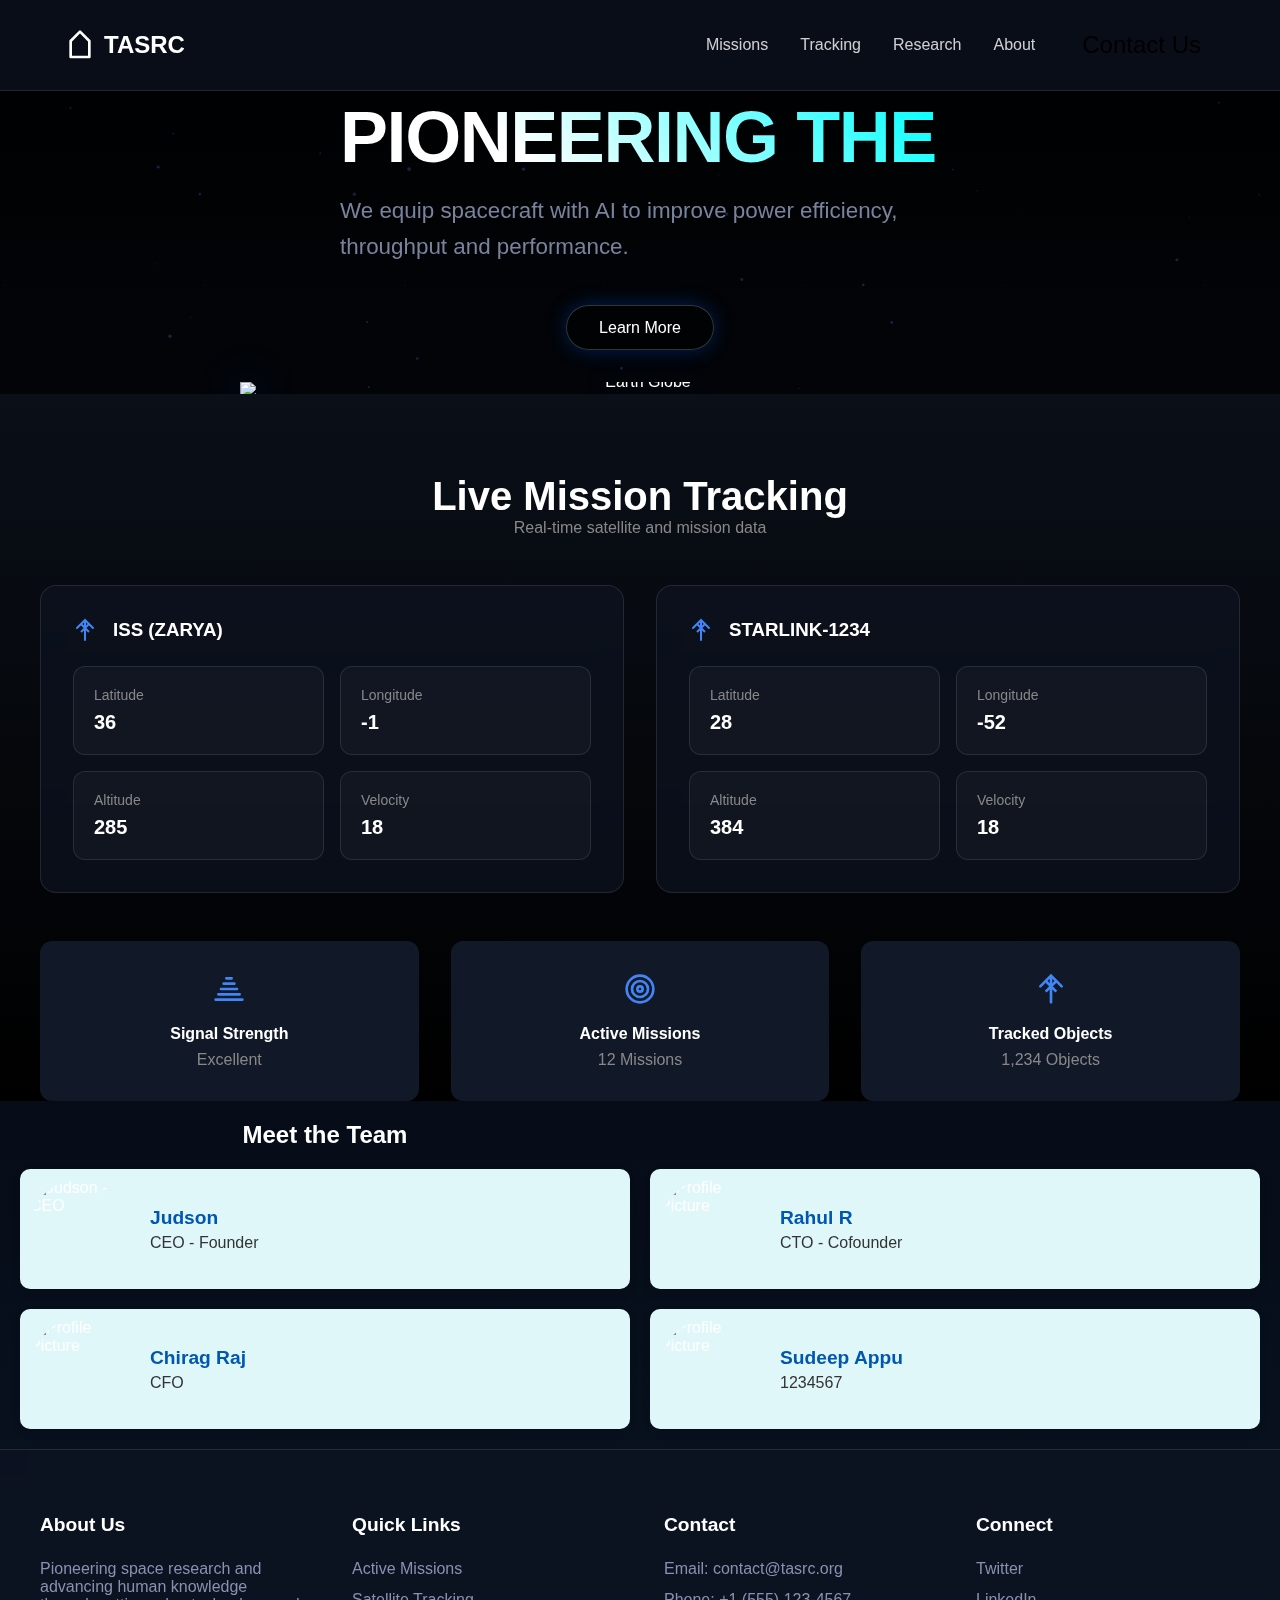
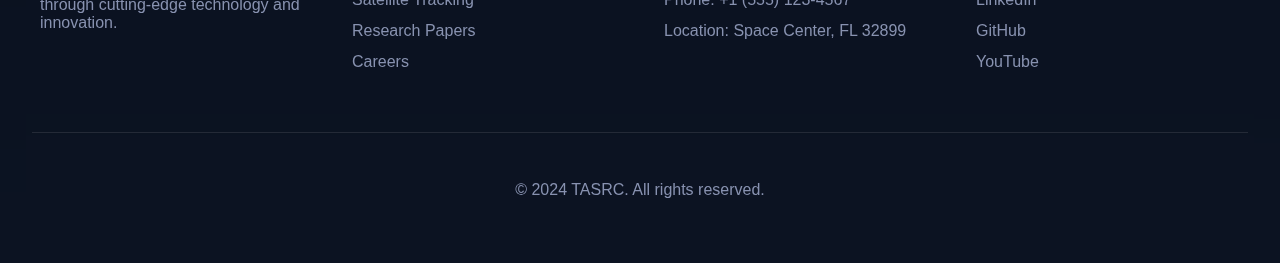
==== index.html @ dd8718fd "Add files via upload" ====
<!DOCTYPE html>
<html lang="en">
<head>
    <meta charset="UTF-8">
    <meta name="viewport" content="width=device-width, initial-scale=1.0">
    <title>TASRC - Space Research</title>
    <link href="https://cdnjs.cloudflare.com/ajax/libs/font-awesome/5.10.0/css/all.min.css" rel="stylesheet">
    <link rel="stylesheet" href="styles.css">
    <link rel="preconnect" href="https://fonts.googleapis.com">
    <link rel="preconnect" href="https://fonts.gstatic.com" crossorigin>
    <link href="https://fonts.googleapis.com/css2?family=Playwrite+HR+Lijeva:wght@100..400&family=Ubuntu:ital,wght@0,300;0,400;0,500;0,700;1,300;1,400;1,500;1,700&display=swap" rel="stylesheet">
</head>
<body>
    <nav class="navbar">
        <div class="logo">
            <img src="rocket-icon.svg" alt="TASRC Logo">
            <span>TASRC</span>
        </div>
        <button class="mobile-menu-btn" aria-label="Toggle menu">
            <span></span>
            <span></span>
            <span></span>
        </button>
        <div class="nav-links">
            <a href="#missions">Missions</a>
            <a href="#tracking">Tracking</a>
            <a href="#research">Research</a>
            <a href="#about">About</a>
            <button class="contact-btn">Contact Us</button>
        </div>
    </nav>

    <main class="hero">
        <div class="hero-content">
            <br>
            <h1>Pioneering Space<br>One Neuron<br>at a Time</h1>
            <p class="subtitle">We equip spacecraft with AI to improve power efficiency, throughput and performance.</p>
            <div class="cta-buttons">
                <button class="primary-btn">Learn More</button>
            </div>
        </div>
        <div class="hero-image">
            <img src="https://neurobus.space/assets/globe1.png" alt="Earth Globe" class="globe-image">
            <hr>
        </div>
    </main>
    <section class="tracking-section">
        <h2>Live Mission Tracking</h2>
        <p class="tracking-subtitle">Real-time satellite and mission data</p>
        
        <div class="tracking-grid">
            <div class="mission-card">
                <div class="mission-header">
                    <img src="satellite-icon.svg" alt="Satellite" class="satellite-icon">
                    <h3>ISS (ZARYA)</h3>
                </div>
                <div class="mission-stats">
                    <div class="stat-item">
                        <span class="stat-label">Latitude</span>
                        <span class="stat-value">51.6416°</span>
                    </div>
                    <div class="stat-item">
                        <span class="stat-label">Longitude</span>
                        <span class="stat-value">-0.1275°</span>
                    </div>
                    <div class="stat-item">
                        <span class="stat-label">Altitude</span>
                        <span class="stat-value">408 km</span>
                    </div>
                    <div class="stat-item">
                        <span class="stat-label">Velocity</span>
                        <span class="stat-value">27,600 km/h</span>
                    </div>
                </div>
            </div>

            <div class="mission-card">
                <div class="mission-header">
                    <img src="satellite-icon.svg" alt="Satellite" class="satellite-icon">
                    <h3>STARLINK-1234</h3>
                </div>
                <div class="mission-stats">
                    <div class="stat-item">
                        <span class="stat-label">Latitude</span>
                        <span class="stat-value">40.7128°</span>
                    </div>
                    <div class="stat-item">
                        <span class="stat-label">Longitude</span>
                        <span class="stat-value">-74.0060°</span>
                    </div>
                    <div class="stat-item">
                        <span class="stat-label">Altitude</span>
                        <span class="stat-value">550 km</span>
                    </div>
                    <div class="stat-item">
                        <span class="stat-label">Velocity</span>
                        <span class="stat-value">27,000 km/h</span>
                    </div>
                </div>
            </div>
        </div>

        <div class="tracking-metrics">
            <div class="metric-card">
                <img src="signal-icon.svg" alt="Signal" class="metric-icon">
                <h4>Signal Strength</h4>
                <p>Excellent</p>
            </div>
            <div class="metric-card">
                <img src="target-icon.svg" alt="Target" class="metric-icon">
                <h4>Active Missions</h4>
                <p>12 Missions</p>
            </div>
            <div class="metric-card">
                <img src="satellite-icon.svg" alt="Satellite" class="metric-icon">
                <h4>Tracked Objects</h4>
                <p>1,234 Objects</p>
            </div>
        </div>
    </section>

    <section class="profile-cards">
        <center><h2>Meet the Team</h2></center>
        <br>
        <div class="card">
            <img src="./team/judy.jpg" alt="Judson - CEO">
            <div class="card-content">
                <h3>Judson</h3>
                <p>CEO - Founder</p>
                <div class="contact-buttons">
                    <a href="#" class="contact-btn"><i class="fab fa-instagram"></i></a>
                    <a href="#" class="contact-btn"><i class="fas fa-envelope"></i></a>
                </div>
            </div>
        </div>
        <div class="card">
            <img src="team\picofme (2).png" alt="Profile Picture">
            <div class="card-content">
                <h3>Rahul R</h3>
                <p>CTO - Cofounder</p>
                <div class="contact-buttons">
                    <a href="https://www.instagram.com/im.rahul.u" target="_blank" class="contact-btn" style="color: black;"><i class="fab fa-instagram"></i></a>
                    <a href="#" class="contact-btn" style="color: black;"><i class="fas fa-envelope"></i></a>
                </div>
            </div>
        </div>
        <div class="card">
            <img src="https://via.placeholder.com/100" alt="Profile Picture">
            <div class="card-content">
                <h3>Chirag Raj</h3>
                <p>CFO</p>
                <div class="contact-buttons">
                    <a href="#" class="contact-btn"><i class="fab fa-instagram"></i></a>
                    <a href="#" class="contact-btn"><i class="fas fa-envelope"></i></a>
                </div>
            </div>
        </div>
        <div class="card">
            <img src="https://via.placeholder.com/100" alt="Profile Picture">
            <div class="card-content">
                <h3>Sudeep Appu</h3>
                <p>1234567</p>
                <div class="contact-buttons">
                    <a href="#" class="contact-btn"><i class="fab fa-instagram"></i></a>
                    <a href="#" class="contact-btn"><i class="fas fa-envelope"></i></a>
                </div>
            </div>
        </div>
    </section>

    <footer class="footer">
        <div class="footer-content">
            <div class="footer-section">
                <h4>About Us</h4>
                <p>Pioneering space research and advancing human knowledge through cutting-edge technology and innovation.</p>
            </div>
            <div class="footer-section">
                <h4>Quick Links</h4>
                <ul>
                    <li><a href="#missions">Active Missions</a></li>
                    <li><a href="#tracking">Satellite Tracking</a></li>
                    <li><a href="#research">Research Papers</a></li>
                    <li><a href="#careers">Careers</a></li>
                </ul>
            </div>
            <div class="footer-section">
                <h4>Contact</h4>
                <ul>
                    <li>Email: contact@tasrc.org</li>
                    <li>Phone: +1 (555) 123-4567</li>
                    <li>Location: Space Center, FL 32899</li>
                </ul>
            </div>
            <div class="footer-section">
                <h4>Connect</h4>
                <ul>
                    <li><a href="#">Twitter</a></li>
                    <li><a href="#">LinkedIn</a></li>
                    <li><a href="#">GitHub</a></li>
                    <li><a href="#">YouTube</a></li>
                </ul>
            </div>
        </div>
        <div class="footer-bottom">
            <p>&copy; 2024 TASRC. All rights reserved.</p>
        </div>
    </footer>

    <script src="app.js"></script>
</body>
</html>
---- styles.css ----
@keyframes float {
    0%, 100% { transform: translateY(0); }
    50% { transform: translateY(-10px); }
}

@keyframes pulse {
    0%, 100% { opacity: 0.5; }
    50% { opacity: 1; }
}

@keyframes fadeIn {
    from { opacity: 0; transform: translateY(20px); }
    to { opacity: 1; transform: translateY(0); }
}

@keyframes glow {
    0% { box-shadow: 0 0 5px var(--primary-blue); }
    50% { box-shadow: 0 0 20px var(--primary-blue); }
    100% { box-shadow: 0 0 5px var(--primary-blue); }
}

:root {
    --primary-blue: #0066ff;
    --accent-blue: #00ffff;
    --space-black: #000000;
    --space-dark: #0a0f18;
    --text-light: #ffffff;
    --text-gray: #8892b0;
    --glass-bg: rgba(13, 19, 33, 0.7);
    --glass-border: rgba(255, 255, 255, 0.1);
}

* {
    margin: 0;
    padding: 0;
    box-sizing: border-box;
    font-family: 'Inter', -apple-system, BlinkMacSystemFont, sans-serif;
}

body {
    background-color: var(--space-black);
    color: var(--text-light);
    min-height: 100vh;
    background: linear-gradient(to bottom, #000000, #0a1527);
}

.navbar {
    background: var(--glass-bg);
    backdrop-filter: blur(10px);
    border-bottom: 1px solid var(--glass-border);
    padding: 1rem 4rem;
    position: fixed;
    width: 100%;
    z-index: 1000;
    display: flex;
    justify-content: space-between;
    align-items: center;
}

.logo {
    display: flex;
    align-items: center;
    gap: 0.5rem;
}

.logo img {
    height: 2rem;
}

.logo span {
    font-weight: bold;
    font-size: 1.5rem;
}

.nav-links {
    display: flex;
    gap: 2rem;
    align-items: center;
}

.nav-links a {
    color: var(--text-light);
    text-decoration: none;
    position: relative;
    opacity: 0.8;
    transition: opacity 0.3s;
}

.nav-links a:hover {
    opacity: 1;
}

.nav-links a::after {
    content: '';
    position: absolute;
    width: 0;
    height: 2px;
    bottom: -4px;
    left: 0;
    background: var(--accent-blue);
    transition: width 0.3s;
}

.nav-links a:hover::after {
    width: 100%;
}

.contact-btn {
    background-color: transparent;
    border: none;
    color: black;
    font-size: 1.5em;
    margin: 5px;
    padding: 10px;
    border-radius: 50%;
    transition: color 0.3s ease, transform 0.3s ease;
}

.contact-btn:hover {
    color: #0073e6;
    transform: scale(1.1);
}

.contact-btn.instagram {
    background: radial-gradient(circle at 30% 107%, #fdf497 0%, #fdf497 5%, #fd5949 45%, #d6249f 60%, #285AEB 90%);
    color: white;
}

.contact-btn.email {
    background-color: #0073e6;
    color: white;
}

.hero {
    padding-top: 80px;
    display: flex;
    flex-direction: column;
    align-items: center;
    position: relative;
    text-align: center;
    overflow: visible;
    margin: 0;
    min-height: auto;
}

.hero::before {
    content: '';
    position: absolute;
    width: 100%;
    height: 100%;
    background: url('[data-uri]');
    opacity: 0.3;
}

.hero-content {
    max-width: 800px;
    z-index: 2;
    margin-bottom: 0;
    padding: 0 2rem;
    text-align: left;
    color: #2c3e50;
}

.hero-content h1 {
    font-size: 4.5rem;
    font-weight: 900;
    line-height: 1.1;
    letter-spacing: -0.02em;
    text-align: left;
    margin-bottom: 1rem;
    background: linear-gradient(45deg, #ffffff 30%, var(--accent-blue));
    -webkit-background-clip: text;
    -webkit-text-fill-color: transparent;
    text-transform: uppercase;
}

.hero-content .subtitle {
    font-size: 1.4rem;
    line-height: 1.6;
    color: var(--text-gray);
    margin-bottom: 2.5rem;
    max-width: 600px;
    text-align: left;
}

.hero-image {
    position: relative;
    width: 100%;
    max-width: 800px;
    margin: 0;
    padding: 0;
    display: flex;
    flex-direction: column;
    align-items: center;
    line-height: 0;
}

.globe-image {
    width: 100%;
    height: auto;
    object-fit: contain;
    display: block;
    margin: 0;
    padding: 0;
    line-height: 0;
    animation: float 6s ease-in-out infinite;
    filter: drop-shadow(0 0 20px rgba(0, 102, 255, 0.3));
    vertical-align: bottom;
}

/* Mobile responsiveness */
@media (max-width: 768px) {
    .navbar {
        padding: 1rem;
    }

    .hero {
        padding-top: 60px;
        min-height: auto;
    }

    .hero-content {
        padding: 1rem;
        text-align: center;
    }

    .hero-content h1 {
        font-size: 2.8rem;
        text-align: center;
    }

    .hero-content .subtitle {
        font-size: 1.2rem;
        text-align: center;
    }

    .cta-buttons {
        justify-content: center;
    }

    .hero-image {
        width: 100%;
        max-width: 100%;
        margin: 0;
        padding: 0;
    }

    .globe-image {
        width: 100%;
        height: auto;
        margin: 0;
        padding: 0;
    }

    .tracking-section {
        margin-top: 0;
        padding: 0;
    }

    .tracking-section h2 {
        font-size: 2rem;
        padding-top: 2rem;
        margin-top: 0;
    }

    .tracking-grid {
        padding: 1rem;
        gap: 1rem;
    }

    .mission-card {
        margin: 0 1rem;
    }

    .tracking-metrics {
        padding: 1rem;
        gap: 1rem;
    }

    .metric-card {
        margin: 0 1rem;
    }

    /* Mobile menu styles */
    .nav-links {
        display: none;
        position: absolute;
        top: 100%;
        left: 0;
        right: 0;
        background: var(--glass-bg);
        backdrop-filter: blur(10px);
        flex-direction: column;
        padding: 1rem;
        gap: 1rem;
    }

    .nav-links.active {
        display: flex;
    }

    .mobile-menu-btn {
        display: block;
    }

    /* Ensure the line stays with the globe */
    .hero-image hr {
        margin: 0;
        width: 100%;
    }
}

/* Add these styles for better mobile performance */
@media (max-width: 480px) {
    .hero-content h1 {
        font-size: 2rem;
    }

    .subtitle {
        font-size: 1rem;
        margin-bottom: 2rem;
    }

    .tracking-section h2 {
        font-size: 1.8rem;
    }

    .mission-stats {
        grid-template-columns: 1fr;
    }
}

/* Button styles */
.cta-buttons {
    display: flex;
    justify-content: center;
    margin: 2rem 0;
}

.primary-btn {
    padding: 0.8rem 2rem;
    border-radius: 25px;
    font-weight: 500;
    font-size: 1rem;
    cursor: pointer;
    background: rgba(0, 0, 0, 0.5);
    color: white;
    border: 1px solid rgba(255, 255, 255, 0.2);
    transition: all 0.3s ease;
    box-shadow: 0 0 20px rgba(0, 102, 255, 0.3);
    backdrop-filter: blur(5px);
}

.primary-btn:hover {
    background: rgba(0, 102, 255, 0.2);
    box-shadow: 0 0 30px rgba(0, 102, 255, 0.5);
    border-color: rgba(0, 102, 255, 0.3);
}

.highlight {
    color: var(--primary-blue);
    text-shadow: 0 0 20px rgba(0, 102, 255, 0.4);
}

.subtitle {
    font-size: 1.25rem;
    margin-bottom: 3rem;
    max-width: 600px;
    opacity: 0.9;
}

.tracking-section {
    margin-top: -4px;
    padding: 0;
    position: relative;
    overflow: hidden;
    background: linear-gradient(to bottom, var(--space-dark), var(--space-black));
}

.tracking-section::before {
    display: none;
}

.tracking-section h2 {
    text-align: center;
    font-size: 2.5rem;
    margin-top: 3rem;
    padding-top: 2rem;
}

.tracking-subtitle {
    text-align: center;
    color: #888;
    margin-bottom: 3rem;
}

.tracking-grid {
    display: grid;
    grid-template-columns: repeat(auto-fit, minmax(300px, 1fr));
    gap: 2rem;
    max-width: 1200px;
    margin: 0 auto 3rem;
}

.mission-card {
    background: var(--glass-bg);
    backdrop-filter: blur(10px);
    border: 1px solid var(--glass-border);
    border-radius: 16px;
    padding: 2rem;
    transition: all 0.3s ease;
    position: relative;
}

.mission-card:hover {
    transform: translateY(-5px);
    box-shadow: 0 0 30px rgba(0, 102, 255, 0.2);
}

.mission-header {
    display: flex;
    align-items: center;
    gap: 1rem;
    margin-bottom: 1.5rem;
}

.satellite-icon {
    width: 24px;
    height: 24px;
    fill: var(--primary-blue);
    animation: float 4s ease-in-out infinite;
}

.mission-stats {
    display: grid;
    grid-template-columns: 1fr 1fr;
    gap: 1rem;
}

.stat-item {
    background: rgba(255, 255, 255, 0.03);
    border: 1px solid var(--glass-border);
    border-radius: 12px;
    padding: 1.25rem;
    transition: all 0.3s ease;
}

.stat-item:hover {
    background-color: #2a3441;
    transform: scale(1.05);
}

.stat-label {
    display: block;
    color: #888;
    font-size: 0.875rem;
    margin-bottom: 0.5rem;
}

.stat-value {
    font-size: 1.25rem;
    font-weight: bold;
    transition: color 0.3s ease;
}

.stat-item:hover .stat-value {
    color: var(--primary-blue);
}

.tracking-metrics {
    display: grid;
    grid-template-columns: repeat(auto-fit, minmax(200px, 1fr));
    gap: 2rem;
    max-width: 1200px;
    margin: 0 auto;
}

.metric-card {
    background-color: #111827;
    border-radius: 12px;
    padding: 2rem;
    text-align: center;
    animation: fadeIn 0.5s ease-out;
    transition: transform 0.3s ease;
}

.metric-card:hover {
    transform: translateY(-5px);
}

.metric-icon {
    width: 32px;
    height: 32px;
    margin-bottom: 1rem;
    fill: var(--primary-blue);
    animation: float 3s ease-in-out infinite;
}

.metric-card h4 {
    margin-bottom: 0.5rem;
}

.metric-card p {
    color: #888;
}

@media (max-width: 768px) {
    .tracking-grid {
        grid-template-columns: 1fr;
    }
    
    .tracking-metrics {
        grid-template-columns: 1fr;
    }
}

/* Add these styles for the divider line and footer */
.earth-divider {
    width: 100%;
    height: 2px;
    background: linear-gradient(90deg, 
        transparent, 
        rgba(0, 102, 255, 0.2), 
        var(--accent-blue),
        rgba(0, 102, 255, 0.2), 
        transparent
    );
    position: relative;
    margin: 2rem 0;
    z-index: 2;
}

.earth-divider::after {
    content: '';
    position: absolute;
    top: 50%;
    left: 50%;
    transform: translate(-50%, -50%);
    width: 10px;
    height: 10px;
    background: var(--accent-blue);
    border-radius: 50%;
    box-shadow: 0 0 15px var(--accent-blue);
}

.footer {
    background: var(--glass-bg);
    backdrop-filter: blur(10px);
    border-top: 1px solid var(--glass-border);
    padding: 4rem 2rem;
    margin-top: auto;
}

.footer-content {
    max-width: 1200px;
    margin: 0 auto;
    display: grid;
    grid-template-columns: repeat(auto-fit, minmax(250px, 1fr));
    gap: 3rem;
}

.footer-section {
    color: var(--text-gray);
}

.footer-section h4 {
    color: var(--text-light);
    margin-bottom: 1.5rem;
    font-size: 1.2rem;
}

.footer-section ul {
    list-style: none;
}

.footer-section ul li {
    margin-bottom: 0.8rem;
}

.footer-section ul li a {
    color: var(--text-gray);
    text-decoration: none;
    transition: color 0.3s ease;
}

.footer-section ul li a:hover {
    color: var(--accent-blue);
}

.footer-bottom {
    text-align: center;
    padding-top: 3rem;
    margin-top: 3rem;
    border-top: 1px solid var(--glass-border);
    color: var(--text-gray);
}

/* Add responsive menu for mobile */
@media (max-width: 768px) {
    .navbar {
        padding: 1rem;
    }

    .nav-links {
        display: none;
        position: absolute;
        top: 100%;
        left: 0;
        right: 0;
        background: var(--glass-bg);
        backdrop-filter: blur(10px);
        flex-direction: column;
        padding: 1rem;
    }

    .nav-links.active {
        display: flex;
    }

    .hero {
        padding-top: 60px;
    }
}

.mobile-menu-btn {
    display: none;
    background: none;
    border: none;
    cursor: pointer;
    padding: 0.5rem;
}

.mobile-menu-btn span {
    display: block;
    width: 25px;
    height: 2px;
    background-color: var(--text-light);
    margin: 5px 0;
    transition: 0.3s;
}

@media (max-width: 768px) {
    .mobile-menu-btn {
        display: block;
    }
}

/* Add these styles for the earth line */
#earthone hr {
    width: 100%;
    height: 2px;
    border: none;
    background: linear-gradient(90deg, 
        transparent, 
        rgba(0, 102, 255, 0.2), 
        var(--accent-blue),
        rgba(0, 102, 255, 0.2), 
        transparent
    );
    position: relative;
    margin: 2rem 0;
    animation: glowLine 2s infinite;
}

#earthone hr::after {
    content: '';
    position: absolute;
    top: 50%;
    left: 50%;
    transform: translate(-50%, -50%);
    width: 8px;
    height: 8px;
    background: var(--accent-blue);
    border-radius: 50%;
    box-shadow: 0 0 15px var(--accent-blue);
    animation: pulsePoint 2s infinite;
}

@keyframes glowLine {
    0%, 100% {
        box-shadow: 0 0 5px var(--accent-blue);
    }
    50% {
        box-shadow: 0 0 15px var(--accent-blue);
    }
}

@keyframes pulsePoint {
    0%, 100% {
        transform: translate(-50%, -50%) scale(1);
        opacity: 0.8;
    }
    50% {
        transform: translate(-50%, -50%) scale(1.5);
        opacity: 1;
    }
}

/* Add these styles for the hero-image hr */
.hero-image hr {
    width: 100%;
    height: 2px;
    border: none;
    padding: 0;
    margin: 0;
    display: block;
    background: linear-gradient(90deg, 
        transparent, 
        rgba(0, 102, 255, 0.2), 
        var(--accent-blue),
        rgba(0, 102, 255, 0.2), 
        transparent
    );
    position: relative;
    animation: glowLine 2s infinite;
    margin-bottom: -2px;
}

.hero-image hr::after {
    content: '';
    position: absolute;
    top: 50%;
    left: 50%;
    transform: translate(-50%, -50%);
    width: 8px;
    height: 8px;
    background: var(--accent-blue);
    border-radius: 50%;
    box-shadow: 0 0 15px var(--accent-blue);
    animation: pulsePoint 2s infinite;
}

@keyframes glowLine {
    0%, 100% {
        box-shadow: 0 0 5px var(--accent-blue);
    }
    50% {
        box-shadow: 0 0 15px var(--accent-blue);
    }
}

@keyframes pulsePoint {
    0%, 100% {
        transform: translate(-50%, -50%) scale(1);
        opacity: 0.8;
    }
    50% {
        transform: translate(-50%, -50%) scale(1.5);
        opacity: 1;
    }
}

/* Update mobile styles */
@media (max-width: 768px) {
    .cta-buttons {
        justify-content: center;
    }
    
    .primary-btn {
        width: auto;
        min-width: 200px;
    }
}

/* Team Section Styles */
.main {
    width: 100%;
    height: 100vh;
    display: flex;
    justify-content: center;
    align-items: center;
    background-color: #0c5db9;
}

.profile-card {
    position: relative;
    font-family: sans-serif;
    width: 220px;
    height: 220px;
    background: #fff;
    padding: 30px;
    border-radius: 50%;
    box-shadow: 0 0 22px #3336;
    transition: .6s;
    margin: 0 25px;
}

.profile-card:hover {
    border-radius: 10px;
    height: 260px;
}

.profile-card .img {
    position: relative;
    width: 100%;
    height: 100%;
    transition: .6s;
    z-index: 99;
}

.profile-card:hover .img {
    transform: translateY(-60px);
}

.img img {
    width: 100%;
    border-radius: 50%;
    box-shadow: 0 0 22px #3336;
    transition: .6s;
}

.profile-card:hover img {
    border-radius: 10px;
}

.caption {
    text-align: center;
    transform: translateY(-80px);
    opacity: 0;
    transition: .6s;
}

.profile-card:hover .caption {
    opacity: 1;
}

.caption h3 {
    font-size: 21px;
    font-family: sans-serif;
}

.caption p {
    font-size: 15px;
    color: #0c52a1;
    font-family: sans-serif;
    margin: 2px 0 9px 0;
}

.caption .social-links a {
    color: #333;
    margin-right: 15px;
    font-size: 21px;
    transition: .6s;
}

.social-links a:hover {
    color: #0c52a1;
}

.profile-cards {
    display: grid;
    grid-template-columns: repeat(2, 1fr);
    gap: 20px;
    padding: 20px;
    background-color: inherit;
    border-radius: 10px;
}

.card {
    display: flex;
    align-items: center;
    background-color: #e0f7fa;
    border-radius: 10px;
    box-shadow: 0 4px 8px rgba(0, 0, 0, 0.1);
    overflow: hidden;
    transition: transform 0.2s;
}

.card:hover {
    transform: translateY(-5px);
}

.card img {
    width: 100px;
    height: 100px;
    border-radius: 50%;
    margin: 10px;
}

.card-content {
    padding: 10px;
}

.card-content h3 {
    margin: 0;
    font-size: 1.2em;
    color: #0056b3;
}

.card-content p {
    margin: 5px 0 0;
    color: #333;
}

@media (max-width: 600px) {
    .profile-cards {
        grid-template-columns: 1fr;
    }
}

.contact-buttons {
    position: absolute;
    top: 10px;
    right: 10px;
    display: flex;
    gap: 5px;
}

@import url('https://fonts.googleapis.com/css2?family=Playfair+Display:wght@400;700&display=swap');
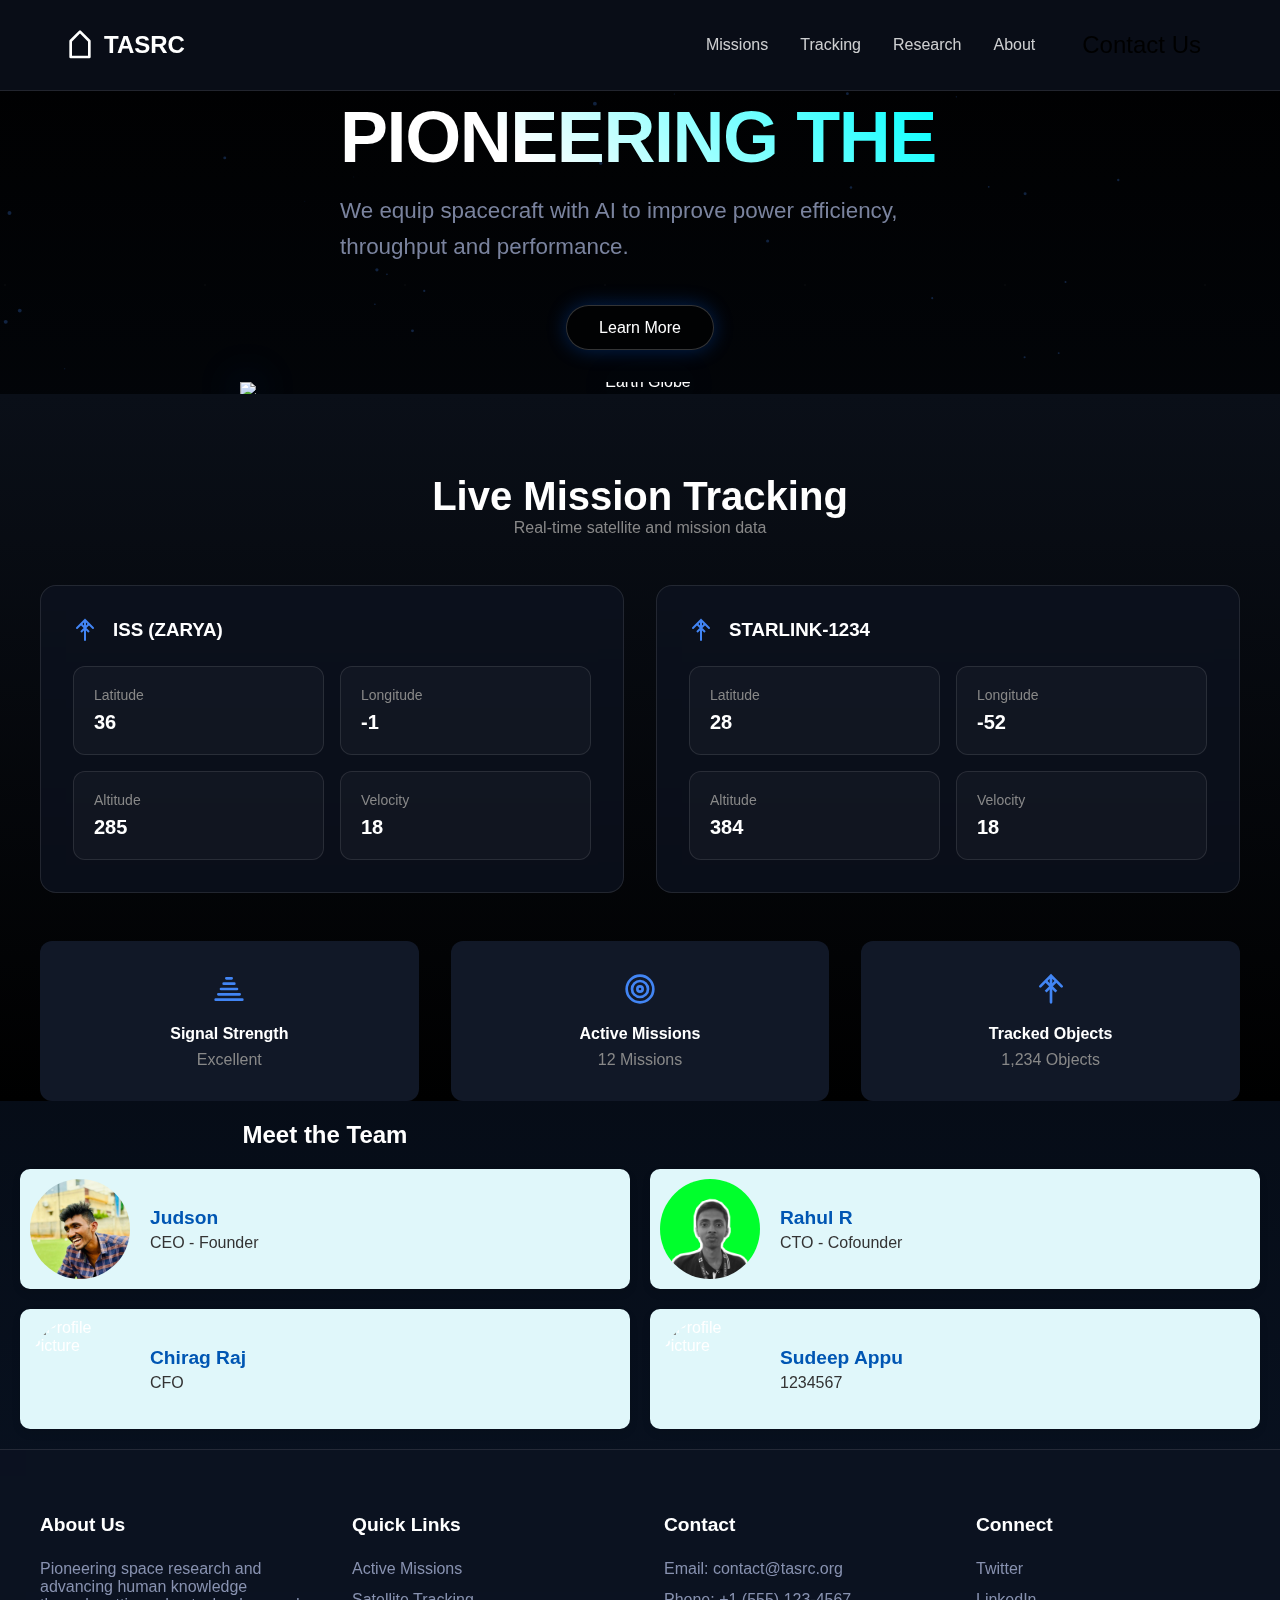
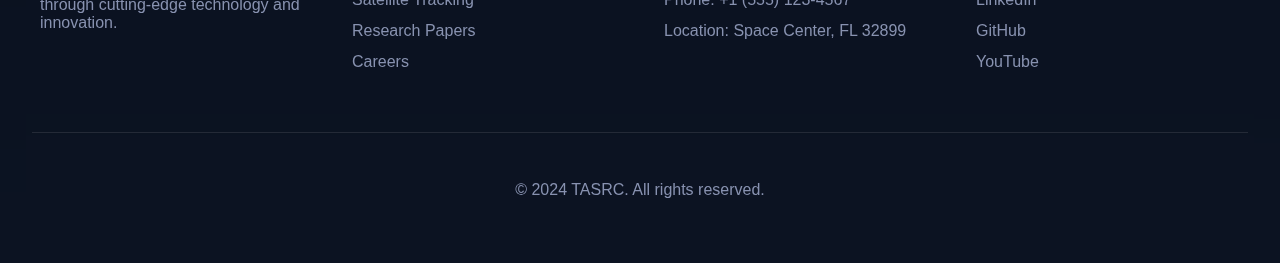
==== commit 576758b2: "Update index.html" ====
--- a/index.html
+++ b/index.html
@@ -123,7 +123,7 @@
         <center><h2>Meet the Team</h2></center>
         <br>
         <div class="card">
-            <img src="./team/judy.jpg" alt="Judson - CEO">
+            <img src="./judy.jpg" alt="Judson - CEO">
             <div class="card-content">
                 <h3>Judson</h3>
                 <p>CEO - Founder</p>
@@ -134,7 +134,7 @@
             </div>
         </div>
         <div class="card">
-            <img src="team\picofme (2).png" alt="Profile Picture">
+            <img src="picofme (2).png" alt="Profile Picture">
             <div class="card-content">
                 <h3>Rahul R</h3>
                 <p>CTO - Cofounder</p>
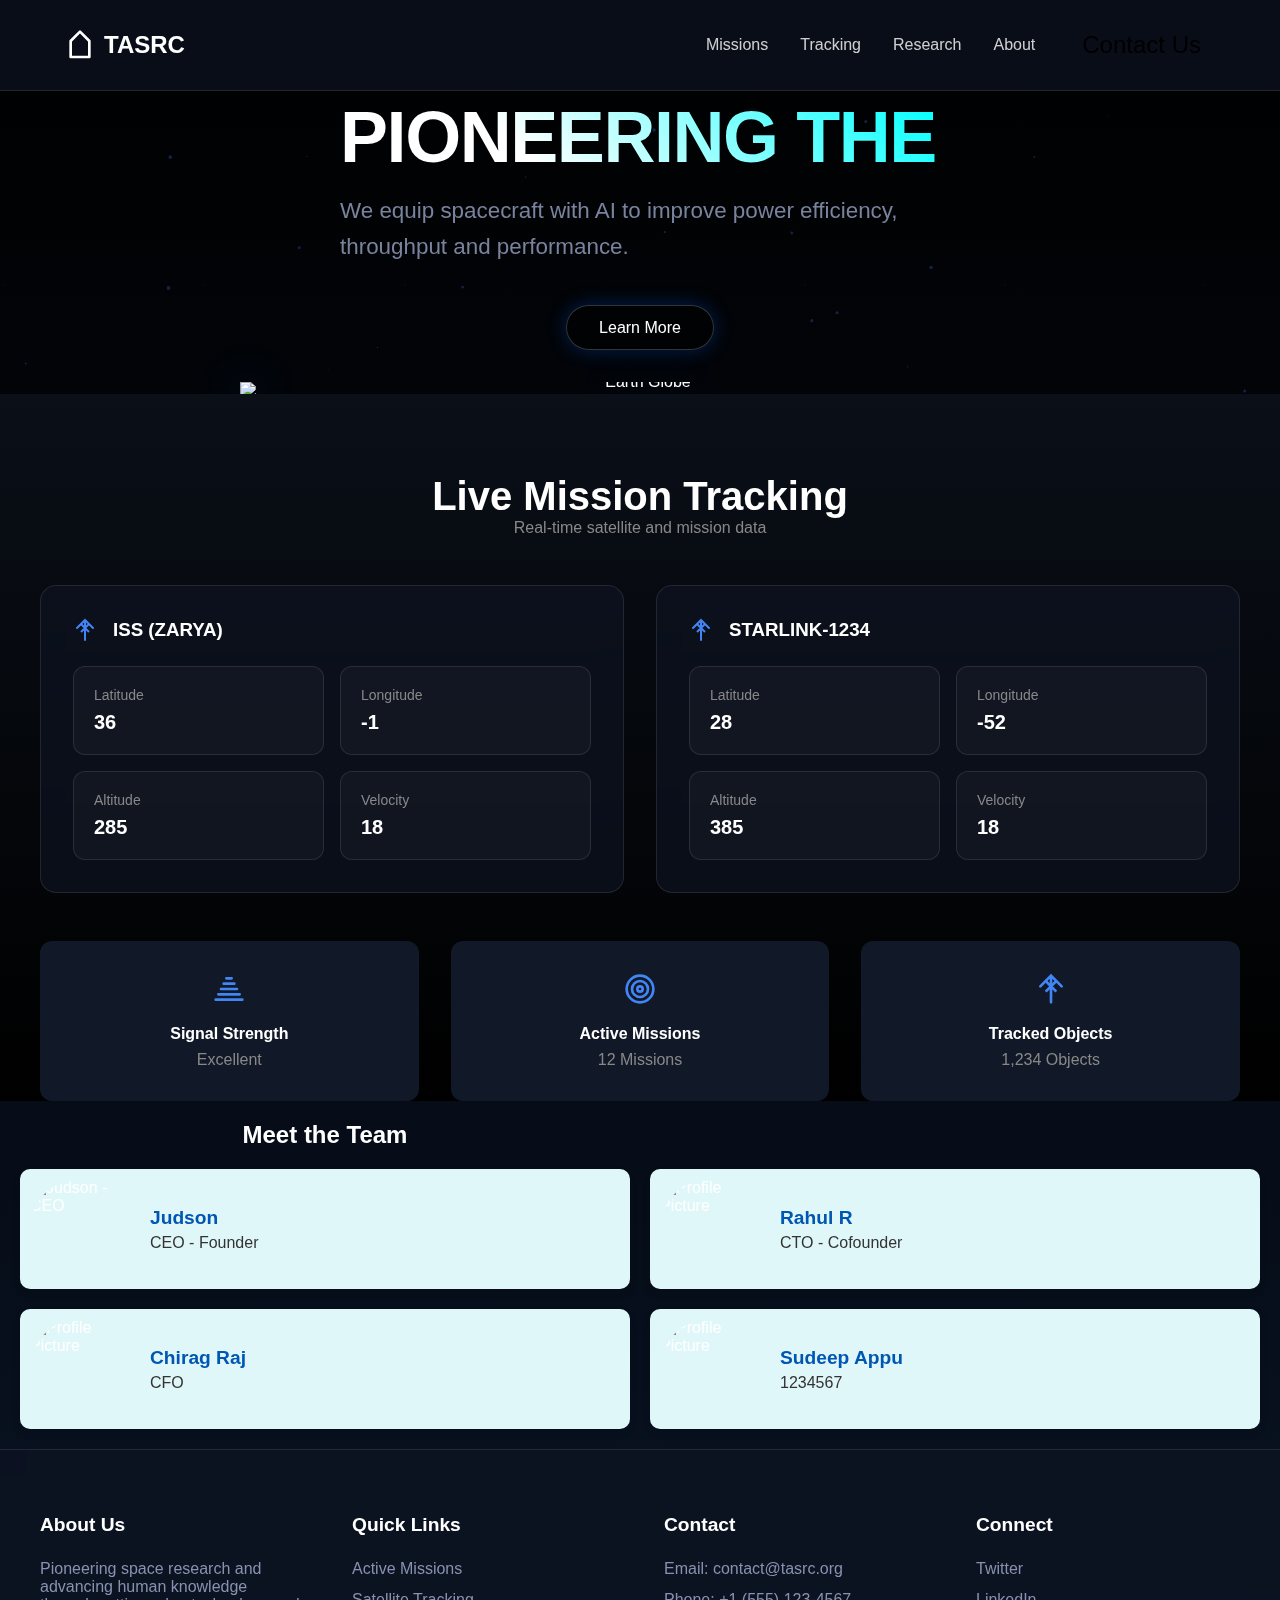
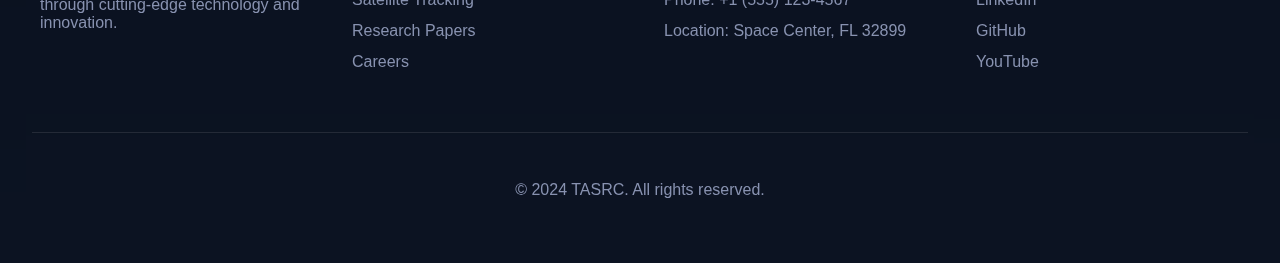
==== commit a93ed1ce: "Update index.html" ====
--- a/index.html
+++ b/index.html
@@ -123,7 +123,7 @@
         <center><h2>Meet the Team</h2></center>
         <br>
         <div class="card">
-            <img src="./judy.jpg" alt="Judson - CEO">
+            <img src="https://blogger.googleusercontent.com/img/b/R29vZ2xl/AVvXsEjSyKR57yD9uhUHlrJLhz_8QLJdb24o-t8sSey3TkYT9dpcb9eZuiqI-eqYXGd5lzCzrMazcDxOp-goDoJW-vOARdGwNhSj1fDAdp0QwluIyFUhb2ZjF84T2hjGVvaXN3AIo8pkdpIcb7ZJ5u3L8diPeY992m9spT6ud6NGPK8pFFJwCr6jLQIUkCEScaf2/s320/judy.jpg" alt="Judson - CEO">
             <div class="card-content">
                 <h3>Judson</h3>
                 <p>CEO - Founder</p>
@@ -134,7 +134,7 @@
             </div>
         </div>
         <div class="card">
-            <img src="picofme (2).png" alt="Profile Picture">
+            <img src="https://blogger.googleusercontent.com/img/b/R29vZ2xl/AVvXsEhzxjhtpNHXoGqz9n5RnlENvHF9ynPJOxhdWfkhiS1oTWVa9g54htOEvDPUIwXJsnfntq2r4byugHFka0ZDezksqHki6TeDMAh9CtSxN3VgR8tTUHHNxrW-cOlqdOq5uo0BLzrphAVr2rEqzMeZNlQZ8HGQkQT5XHlyzToWhBCwUISEURN6OLCJfVEeEbz7/s320/picofme%20(2).png" alt="Profile Picture">
             <div class="card-content">
                 <h3>Rahul R</h3>
                 <p>CTO - Cofounder</p>
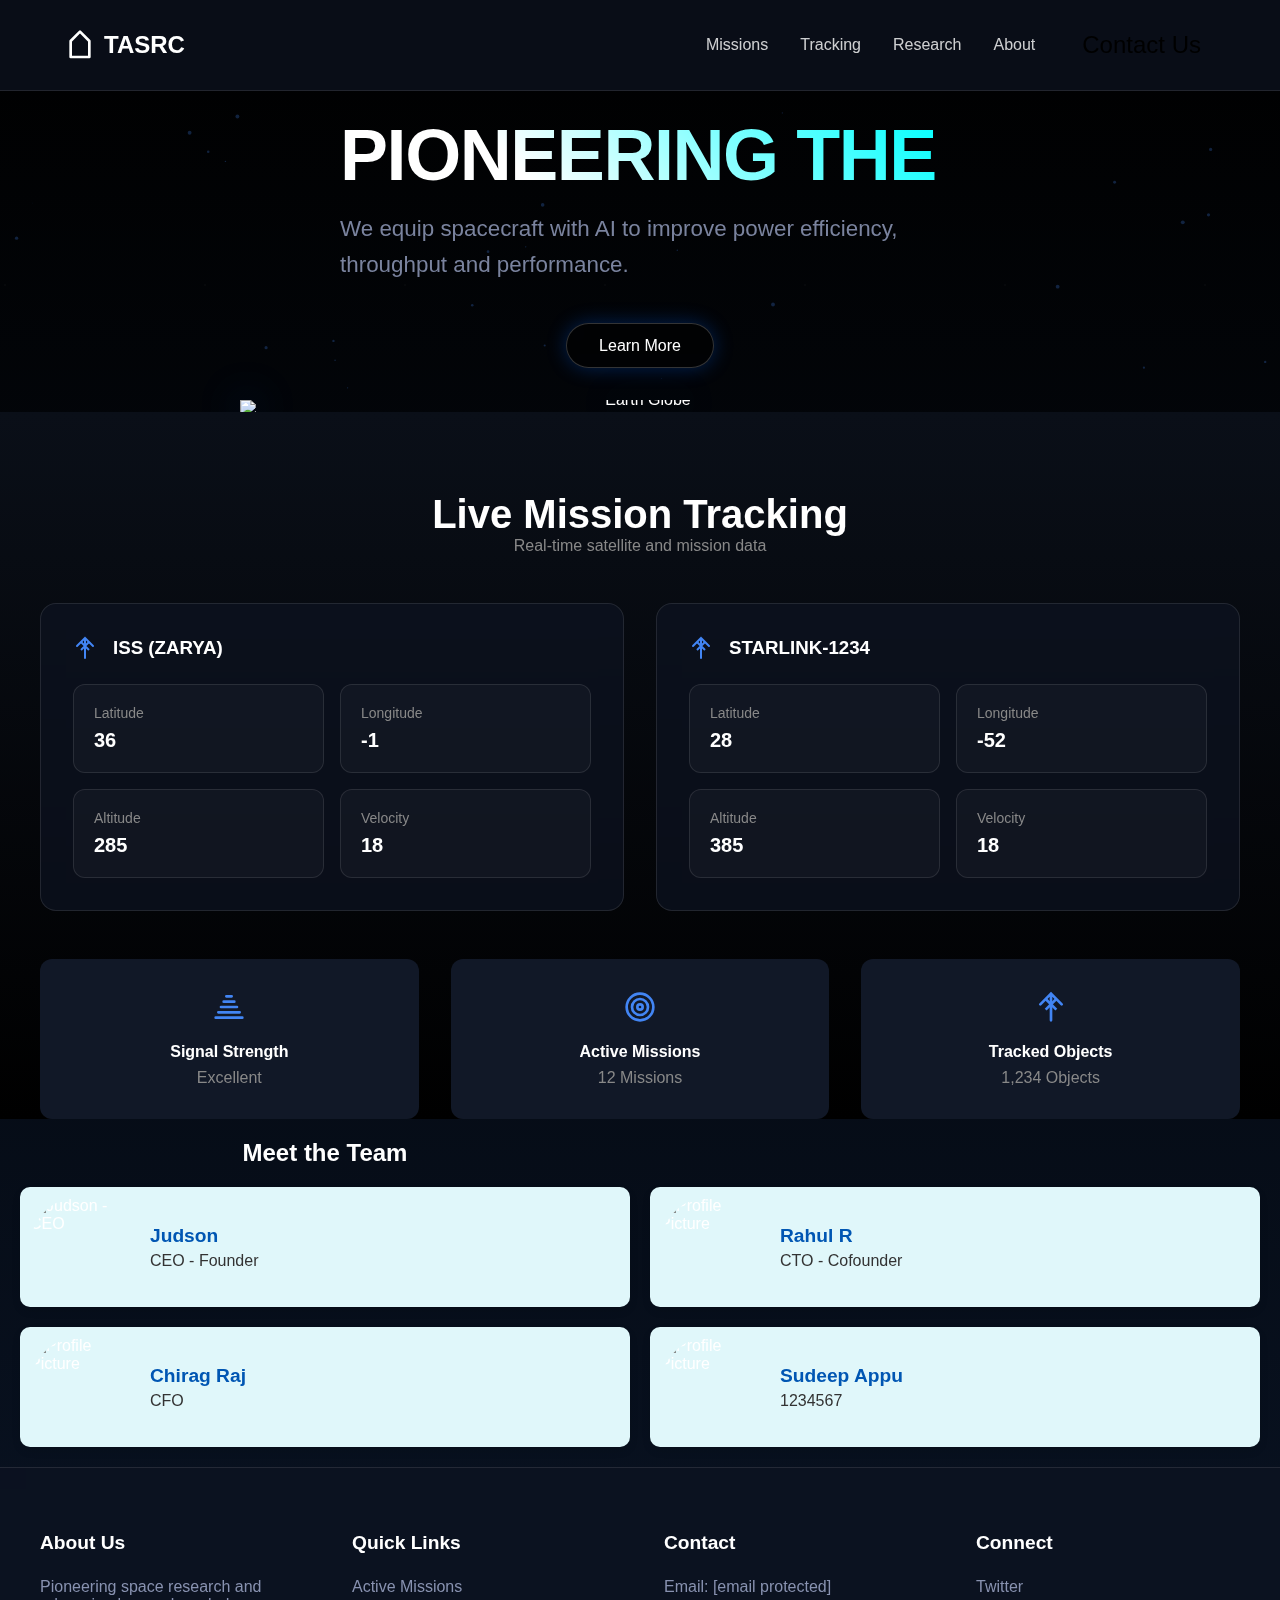
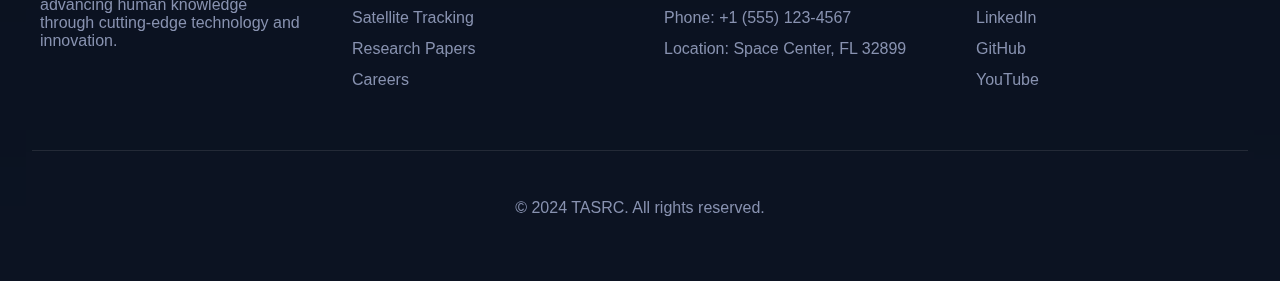
==== commit e91e5be3: "Update index.html" ====
--- a/index.html
+++ b/index.html
@@ -33,7 +33,8 @@
     <main class="hero">
         <div class="hero-content">
             <br>
-            <h1>Pioneering Space<br>One Neuron<br>at a Time</h1>
+            <br>
+            <h1>✨<br>🔵<br>at a Time</h1>
             <p class="subtitle">We equip spacecraft with AI to improve power efficiency, throughput and performance.</p>
             <div class="cta-buttons">
                 <button class="primary-btn">Learn More</button>
@@ -186,7 +187,7 @@
             <div class="footer-section">
                 <h4>Contact</h4>
                 <ul>
-                    <li>Email: contact@tasrc.org</li>
+                    <li>Email: <a href="/cdn-cgi/l/email-protection" class="__cf_email__" data-cfemail="2d4e4243594c4e596d594c5e5f4e03425f4a">[email&#160;protected]</a></li>
                     <li>Phone: +1 (555) 123-4567</li>
                     <li>Location: Space Center, FL 32899</li>
                 </ul>
@@ -206,6 +207,7 @@
         </div>
     </footer>
 
-    <script src="app.js"></script>
+    <script data-cfasync="false" src="/cdn-cgi/scripts/5c5dd728/cloudflare-static/email-decode.min.js"></script><script src="app.js"></script>
 </body>
 </html>
+
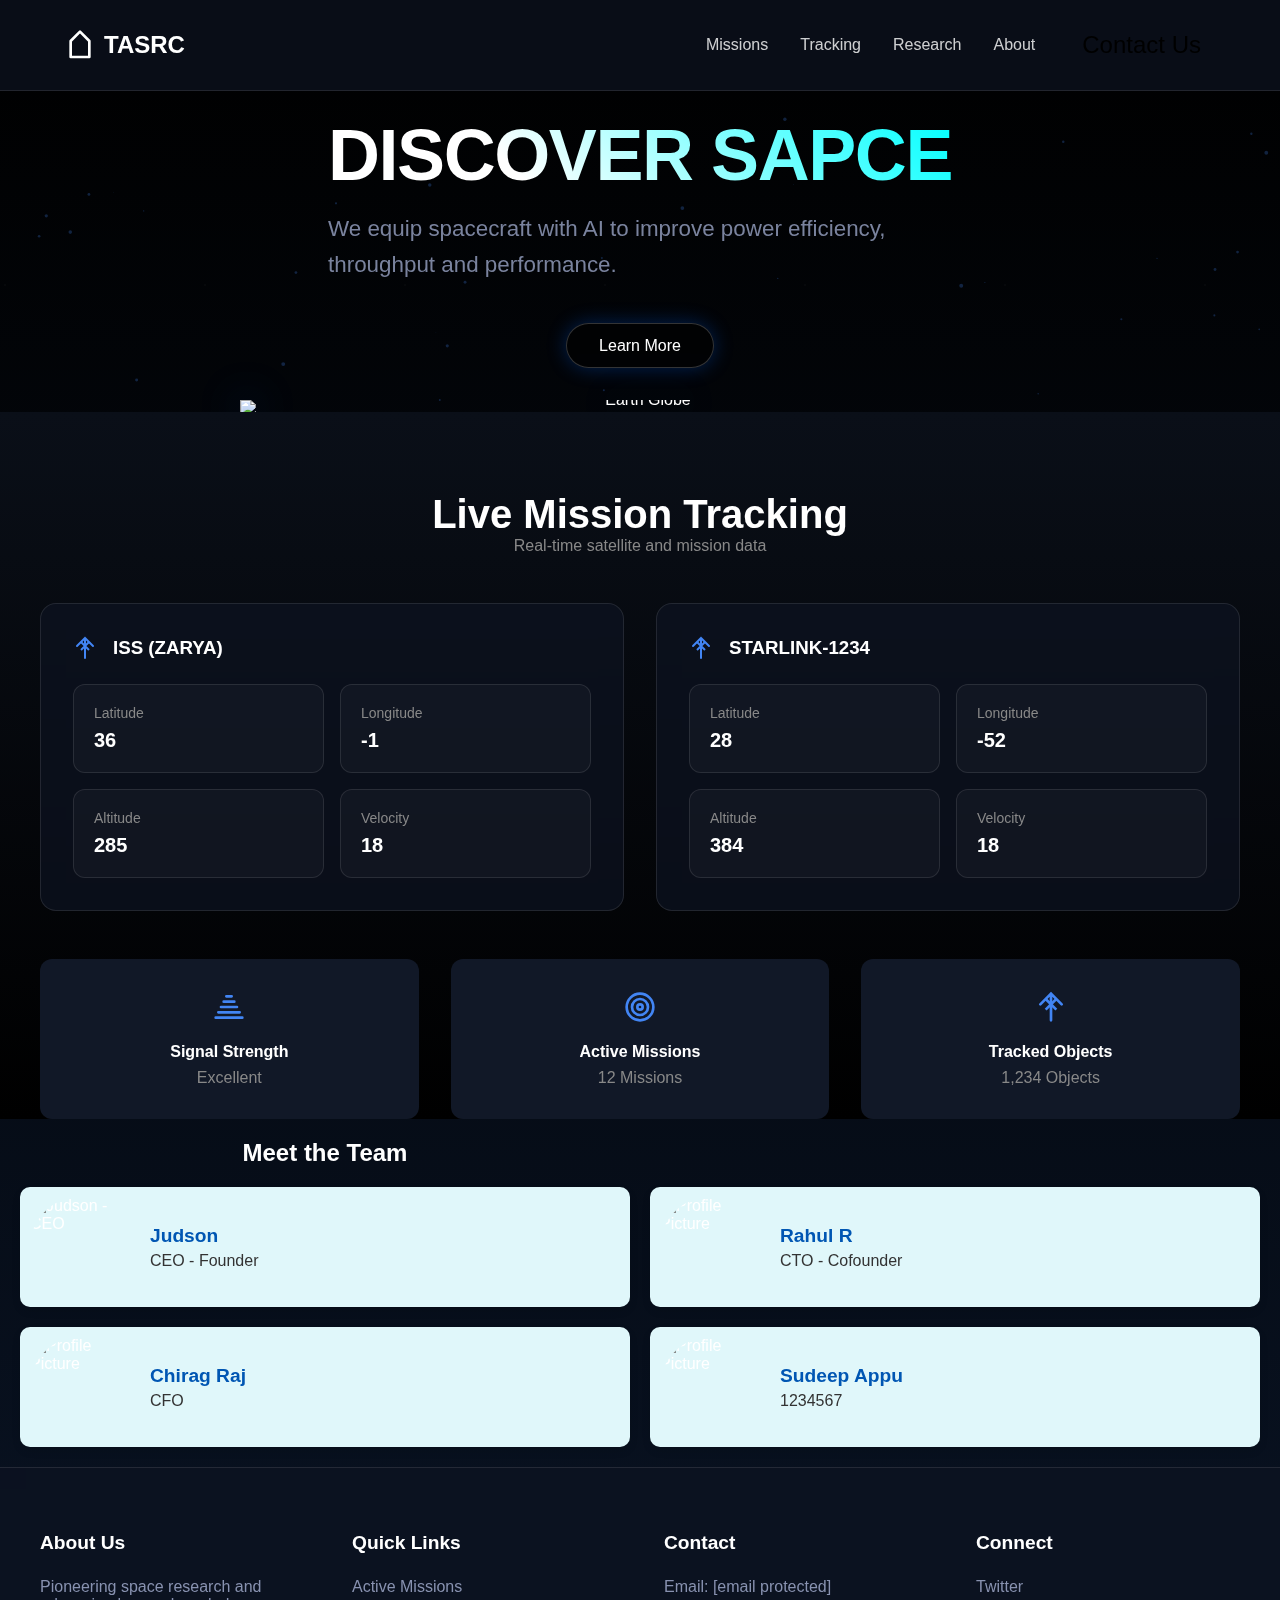
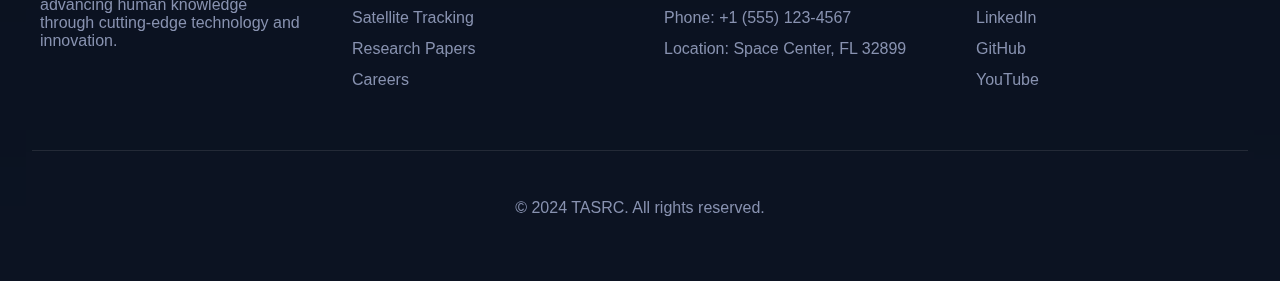
==== commit 5b10de7d: "Update index.html" ====
--- a/index.html
+++ b/index.html
@@ -210,4 +210,3 @@
     <script data-cfasync="false" src="/cdn-cgi/scripts/5c5dd728/cloudflare-static/email-decode.min.js"></script><script src="app.js"></script>
 </body>
 </html>
-
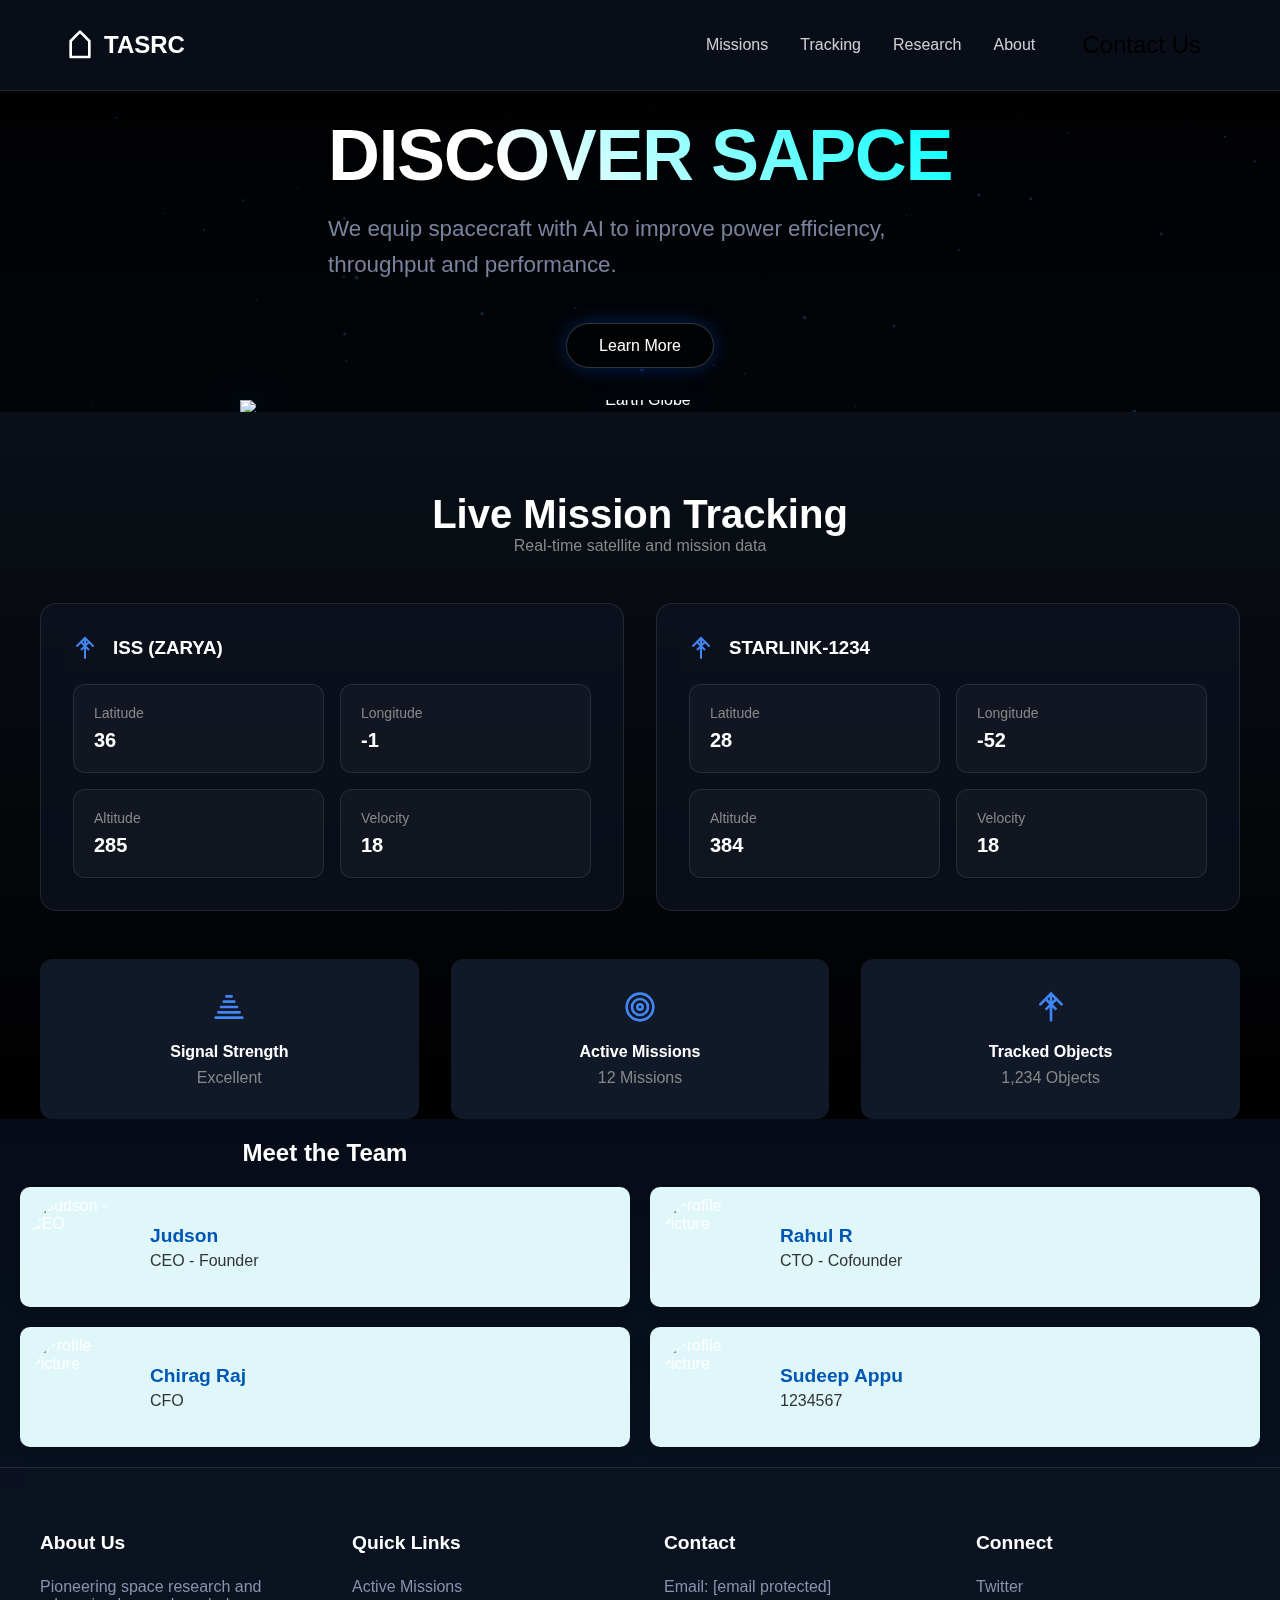
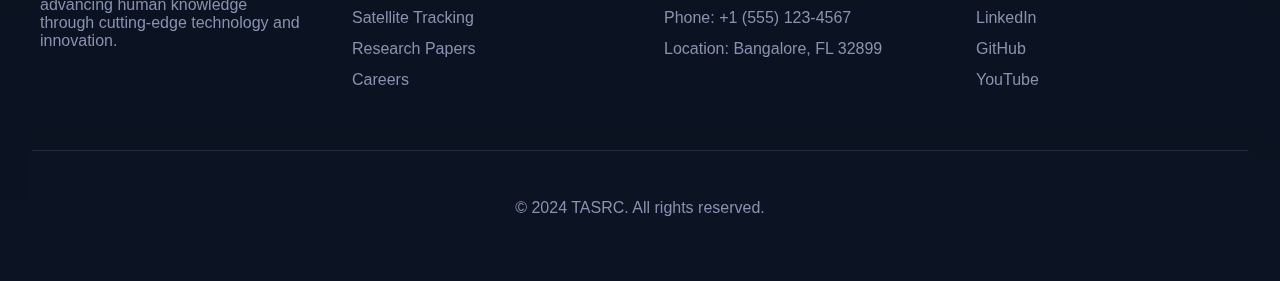
==== commit 17d775b4: "Update index.html" ====
--- a/index.html
+++ b/index.html
@@ -189,7 +189,7 @@
                 <ul>
                     <li>Email: <a href="/cdn-cgi/l/email-protection" class="__cf_email__" data-cfemail="2d4e4243594c4e596d594c5e5f4e03425f4a">[email&#160;protected]</a></li>
                     <li>Phone: +1 (555) 123-4567</li>
-                    <li>Location: Space Center, FL 32899</li>
+                    <li>Location: Bangalore, FL 32899</li>
                 </ul>
             </div>
             <div class="footer-section">
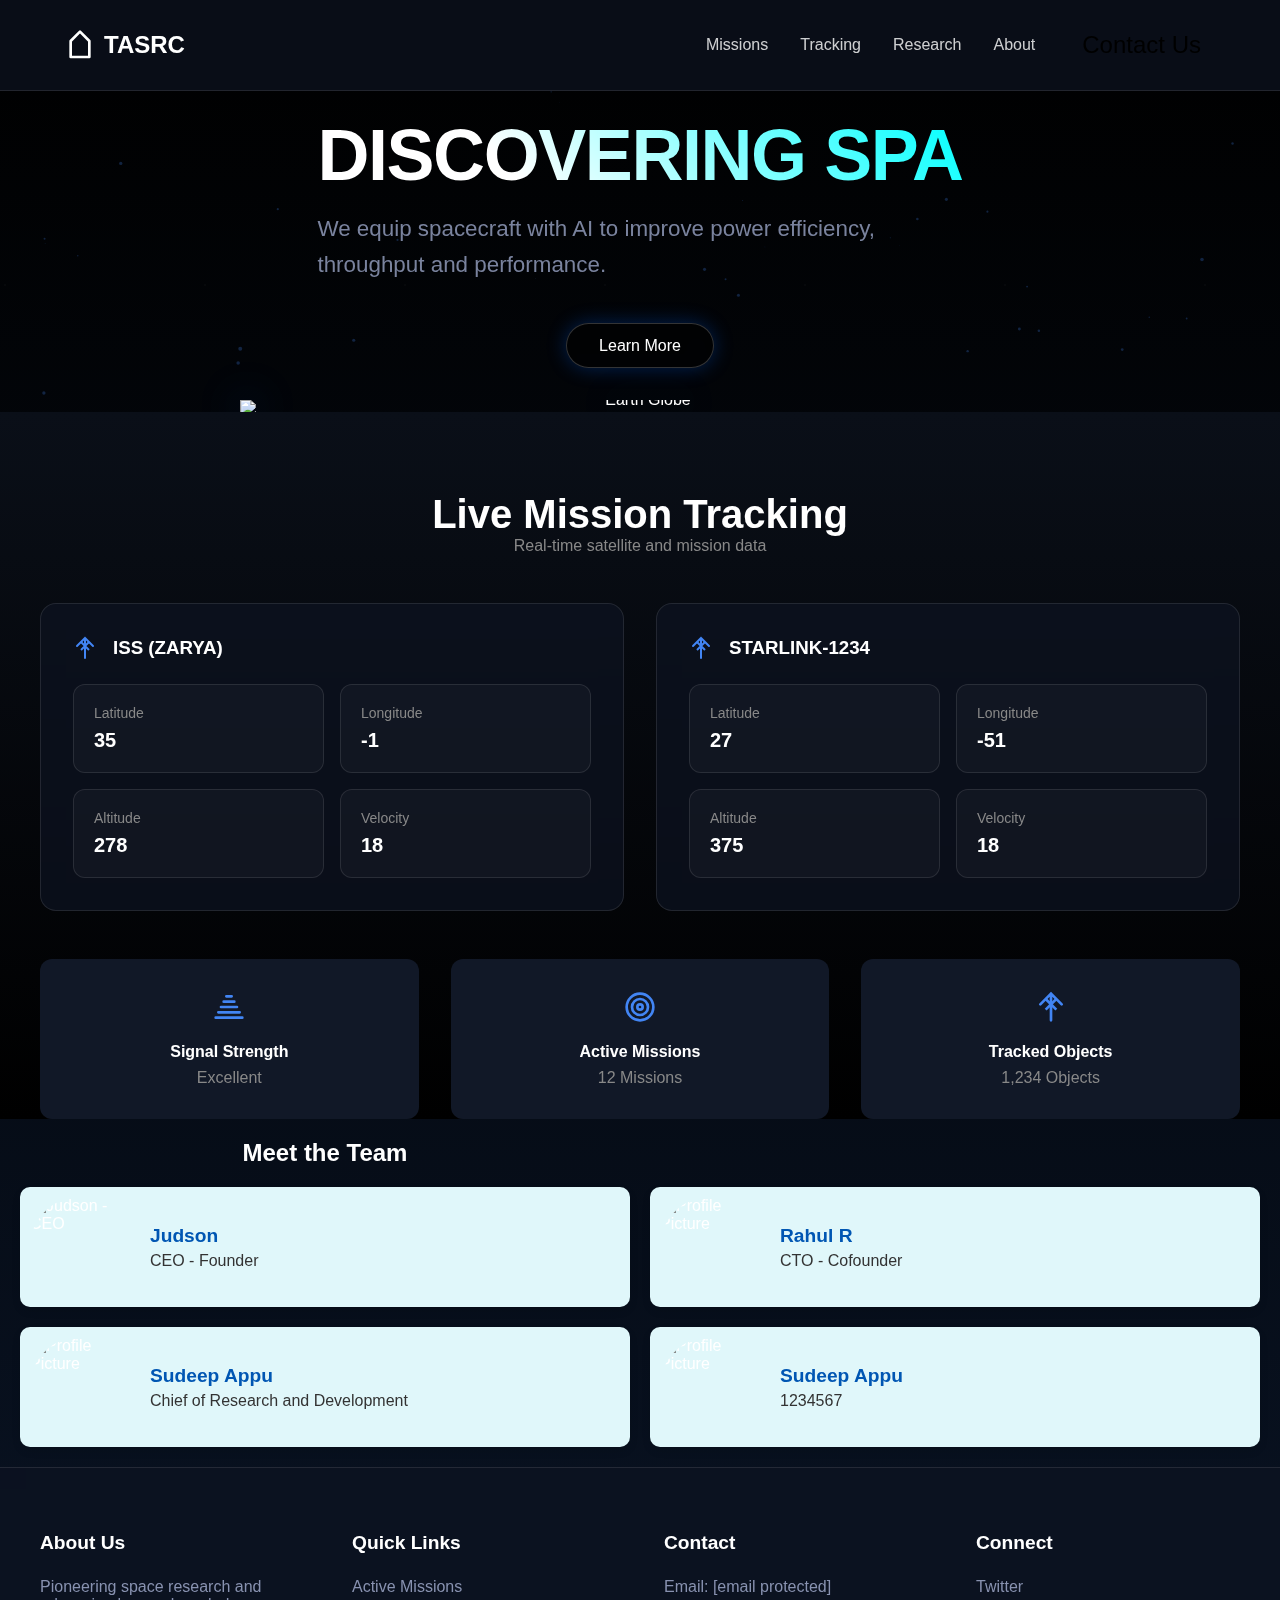
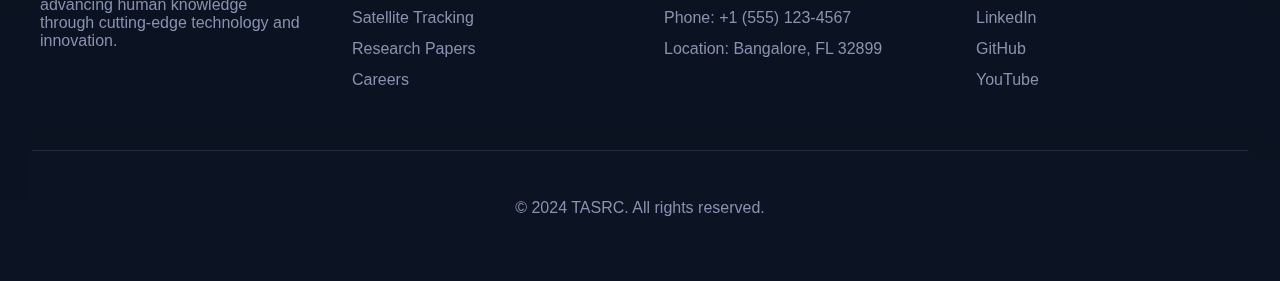
==== commit 9569f1c2: "Update index.html" ====
--- a/index.html
+++ b/index.html
@@ -146,10 +146,10 @@
             </div>
         </div>
         <div class="card">
-            <img src="https://via.placeholder.com/100" alt="Profile Picture">
-            <div class="card-content">
-                <h3>Chirag Raj</h3>
-                <p>CFO</p>
+            <img src="https://blogger.googleusercontent.com/img/a/AVvXsEjwLQFntq27Z_uIfTcuHvFqUyYain4UlQrlZiV4X7PWX9Ty9OWvLDm7Aw8_CQm8xWH4IwPcdYu-HBAsR9_bzEm7J9PJjcRICvPmm1ZfeHIcbTunSdj36gIV62m8USs6YciAFjeNpvUejb07iWd3vIYwNh3zRa6zsq_7U_x0xC1K0efjksCu0fNQOYXTb40h" alt="Profile Picture">
+            <div class="card-content">
+                <h3>Sudeep Appu</h3>
+                <p>Chief of Research and Development</p>
                 <div class="contact-buttons">
                     <a href="#" class="contact-btn"><i class="fab fa-instagram"></i></a>
                     <a href="#" class="contact-btn"><i class="fas fa-envelope"></i></a>
